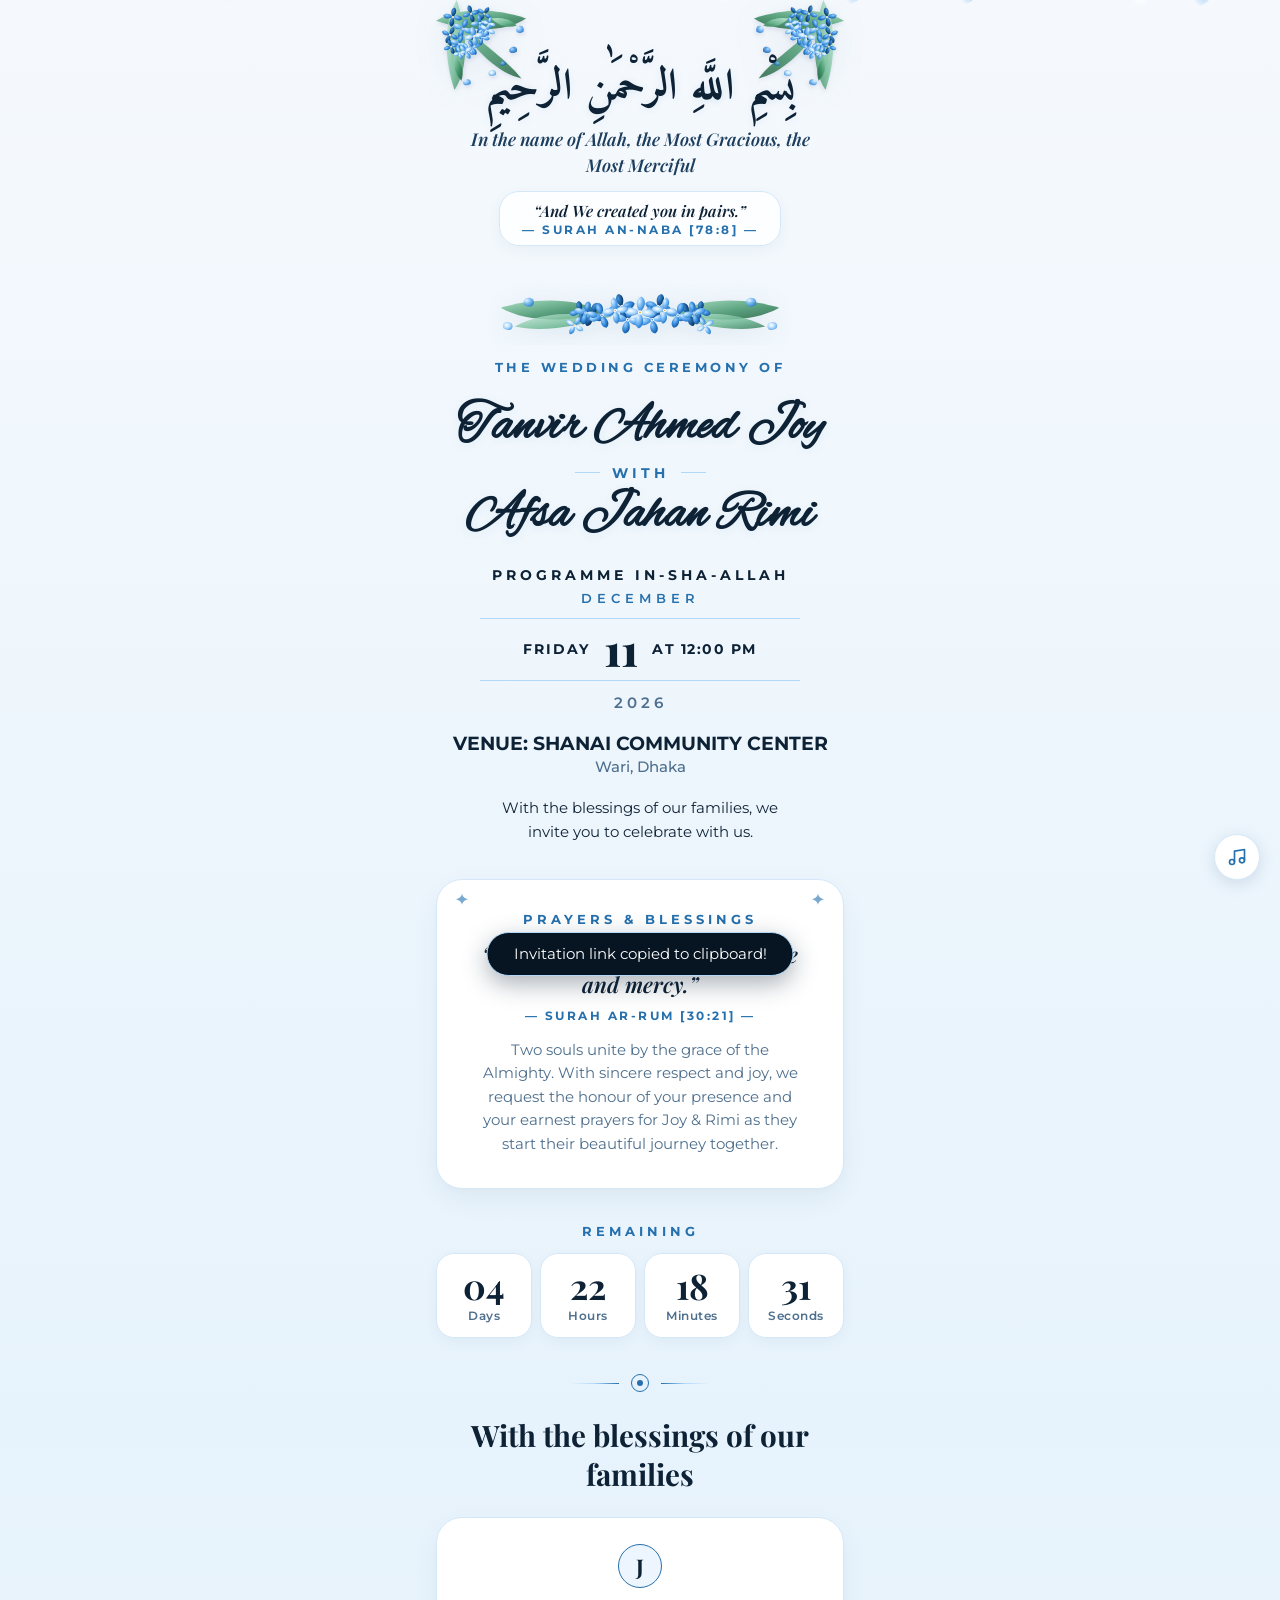
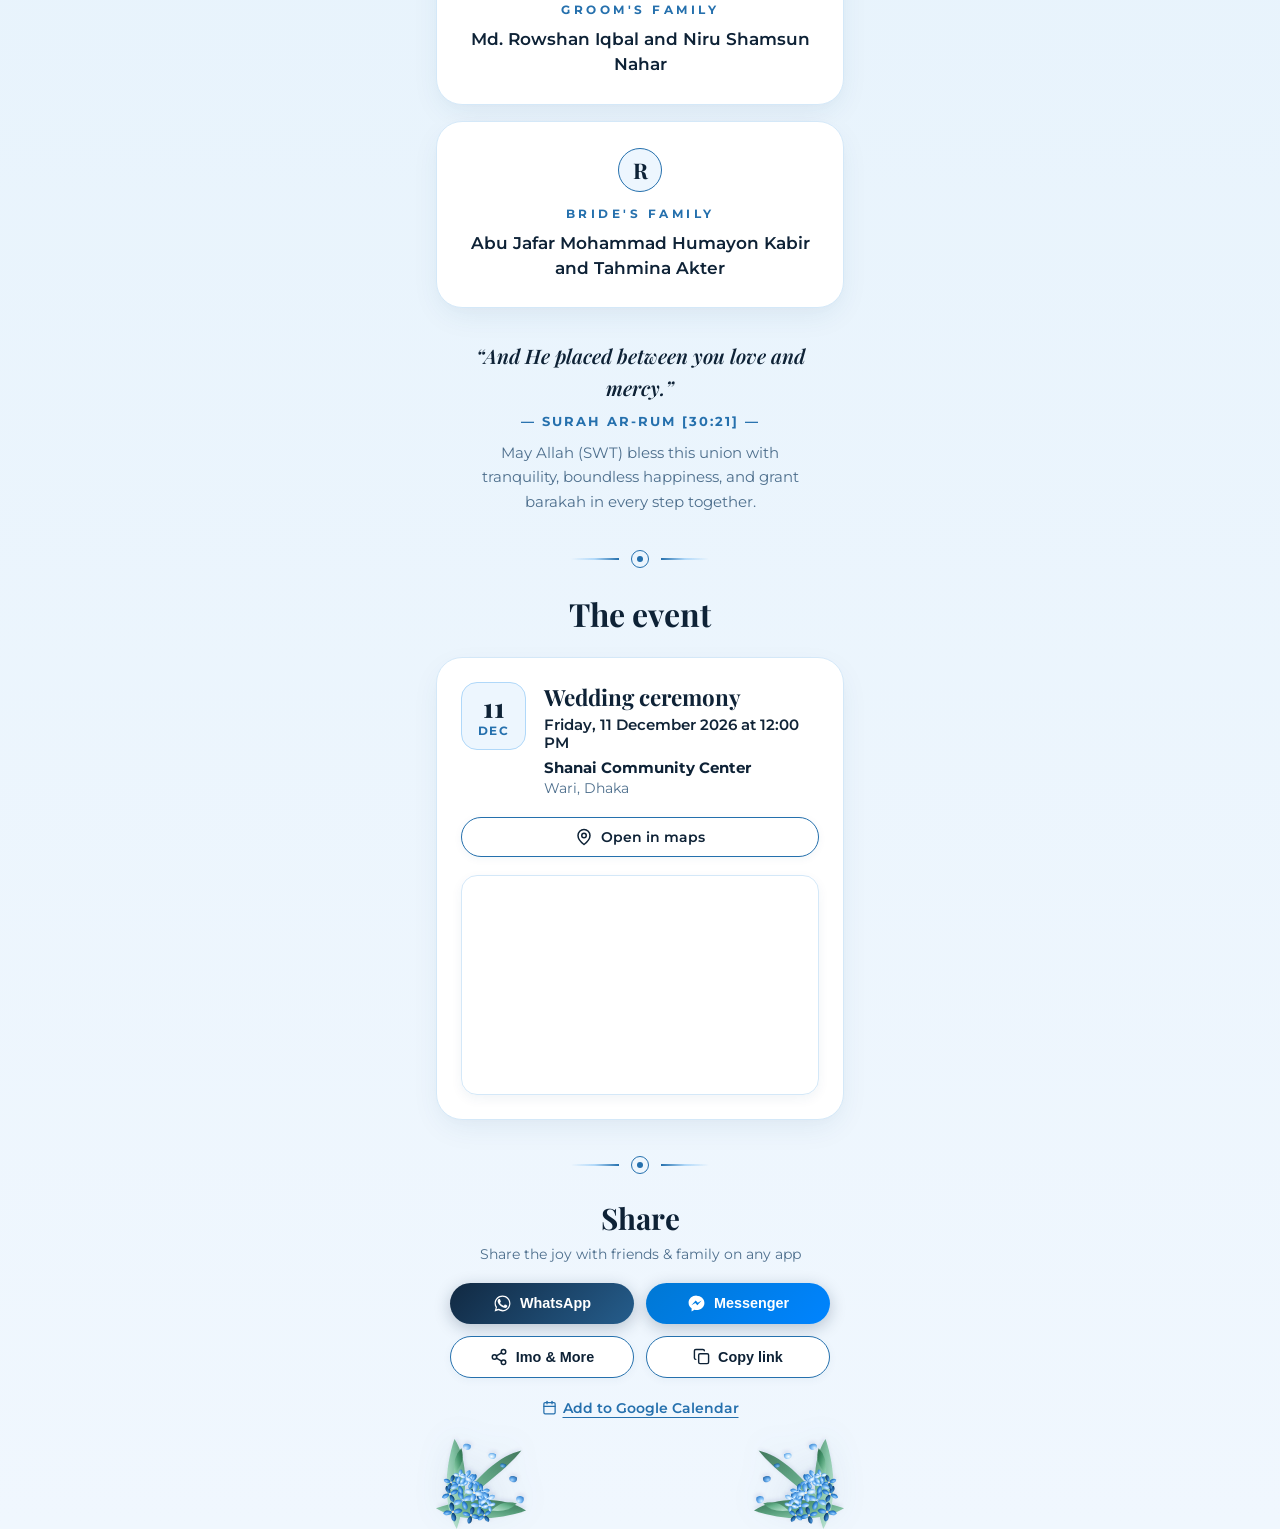
==== index.html @ 05dc56b0 "Wedding card invitation for Joy & Rimi" ====
<!DOCTYPE html>
<html lang="en">
<head>
  <meta charset="UTF-8">
  <meta name="viewport" content="width=device-width, initial-scale=1.0">
  <title>The Wedding of Joy & Rimi | 11 December 2026</title>
  
  <!-- Open Graph Meta Tags for WhatsApp, Facebook, iMessage previews -->
  <meta property="og:title" content="The Wedding of Joy & Rimi">
  <meta property="og:description" content="We cordially invite you to celebrate the wedding ceremony of Tanvir Ahmed Joy & Afsa Jahan Rimi on Friday, 11 December 2026 at 12:00 PM at Shanai Community Center, Wari, Dhaka.">
  <meta property="og:type" content="website">
  
  <!-- Google Fonts: Amiri (Arabic), Alex Brush (Calligraphy), Playfair Display, Montserrat -->
  <link rel="preconnect" href="https://fonts.googleapis.com">
  <link rel="preconnect" href="https://fonts.gstatic.com" crossorigin>
  <link href="https://fonts.googleapis.com/css2?family=Alex+Brush&family=Amiri:ital,wght@0,400;0,700;1,400&family=Cormorant+Garamond:ital,wght@0,400;0,500;0,600;0,700;1,400;1,600&family=Montserrat:wght@300;400;500;600;700&family=Playfair+Display:ital,wght@0,400;0,600;0,700;1,400&family=Pinyon+Script&display=swap" rel="stylesheet">
  
  <!-- Custom Stylesheet -->
  <link rel="stylesheet" href="style.css">
</head>
<body>

  <!-- Floating Falling Baby Blue Hydrangea Petals Layer -->
  <div id="petals-container"></div>

  <!-- Main Mobile-First Wrapper -->
  <main class="invitation-wrapper">

    <!-- ==============================================
         CORNER FLOWERS: PURE 100% VECTOR HYDRANGEA BLOSSOMS
         (Clean Watercolor Vector: No Text, No Human Figures)
         ============================================== -->
    <!-- Top-Left Corner -->
    <img src="assets/corner-flower.svg" class="corner-flower corner-top-left" alt="Hydrangea Corner Top Left">
    
    <!-- Top-Right Corner -->
    <img src="assets/corner-flower.svg" class="corner-flower corner-top-right" alt="Hydrangea Corner Top Right">

    <!-- Bottom-Left Corner -->
    <img src="assets/corner-flower.svg" class="corner-flower corner-bottom-left" alt="Hydrangea Corner Bottom Left">

    <!-- Bottom-Right Corner -->
    <img src="assets/corner-flower.svg" class="corner-flower corner-bottom-right" alt="Hydrangea Corner Bottom Right">


    <!-- ==============================================
         HEADER SECTION: BISMILLAH & SURAH AN-NABA AT TOP
         ============================================== -->
    <header style="text-align: center; position: relative; z-index: 2;">
      
      <!-- SACRED BLESSINGS: BISMILLAH SHOBAR UPORE -->
      <div class="sacred-header-block">
        
        <!-- 1. Arabic Bismillah: At the very top -->
        <h1 class="arabic-bismillah">
          بِسْمِ اللَّهِ الرَّحْمَٰنِ الرَّحِيمِ
        </h1>

        <!-- 2. English Translation right under Bismillah -->
        <p class="bismillah-translation">
          In the name of Allah, the Most Gracious, the Most Merciful
        </p>

        <!-- 3. Quranic Verse: Surah An-Naba Explicitly Mentioned -->
        <div class="sacred-verse-box">
          <p class="sacred-verse-text">
            &ldquo;And We created you in pairs.&rdquo;
          </p>
          <p class="sacred-verse-surah">
            — SURAH AN-NABA [78:8] —
          </p>
        </div>

      </div>

      <!-- Symmetrical Baby Blue Watercolor Hydrangea Garland -->
      <div class="top-floral-bouquet">
        <img src="assets/center-garland.svg" alt="Hydrangea Floral Garland" style="width: 100%; height: auto; max-height: 65px; display: block; margin: 0 auto;">
      </div>

      <!-- Wedding Ceremony Tag -->
      <p class="wedding-ceremony-tag">
        THE WEDDING CEREMONY OF
      </p>

      <!-- ==============================================
           COUPLE NAMES: NO CIRCLE, PURE SCRIPT (FROM YOUR PIC)
           ============================================== -->
      <div class="couple-names-section">
        <!-- Groom Name in Flowing Script Calligraphy -->
        <div class="couple-name-title">
          Tanvir Ahmed Joy
        </div>
        
        <!-- Elegant "WITH" Badge (Matching Bilal Naveed WITH Asma Zahid) -->
        <div>
          <span class="couple-with-tag">WITH</span>
        </div>
        
        <!-- Bride Name in Flowing Script Calligraphy -->
        <div class="couple-name-title">
          Afsa Jahan Rimi
        </div>
      </div>

      <!-- ==============================================
           PROGRAMME IN-SHA-ALLAH & DATE (FROM YOUR PIC)
           ============================================== -->
      <div class="hero-date-section" style="margin-top: 16px;">
        <p style="font-size: 0.88rem; letter-spacing: 4px; color: var(--primary-navy); font-weight: 700; text-transform: uppercase;">
          PROGRAMME IN-SHA-ALLAH
        </p>

        <p style="font-size: 0.82rem; letter-spacing: 5px; color: var(--accent-blue); font-weight: 600; text-transform: uppercase; margin-top: 6px;">
          DECEMBER
        </p>

        <!-- Double Strip for Date: MONDAY 24 AT 1:30 PM style -->
        <div class="date-double-strip">
          <span style="font-size: 0.88rem; letter-spacing: 2px; color: var(--primary-navy); font-weight: 700;">FRIDAY</span>
          <span style="font-family: 'Playfair Display', Georgia, serif; font-size: 2.8rem; line-height: 1; color: var(--primary-navy); font-weight: 800;">11</span>
          <span style="font-size: 0.88rem; letter-spacing: 1.5px; color: var(--primary-navy); font-weight: 700;">AT 12:00 PM</span>
        </div>

        <p style="font-size: 0.95rem; letter-spacing: 4px; color: var(--text-muted); font-weight: 600; margin-bottom: 20px;">
          2026
        </p>

        <!-- Venue Headline -->
        <h3 style="font-size: 1.18rem; font-weight: 700; color: var(--primary-navy); margin-bottom: 3px;">
          VENUE: SHANAI COMMUNITY CENTER
        </h3>
        <p style="font-size: 0.92rem; color: var(--text-muted); font-weight: 500; margin-bottom: 20px;">
          Wari, Dhaka
        </p>

        <!-- Welcome Sentence -->
        <p style="font-size: 0.95rem; color: var(--text-main); font-weight: 400; line-height: 1.6; max-width: 320px; margin: 0 auto;">
          With the blessings of our families, we invite you to celebrate with us.
        </p>
      </div>

    </header>


    <!-- ==============================================
         PRAYERS & BLESSINGS SECTION
         ============================================== -->
    <section style="margin-top: 35px; position: relative; z-index: 2;">
      
      <!-- Blessing Card with Corner Accents -->
      <div class="wedding-card" style="text-align: center; padding: 32px 24px;">
        
        <!-- Corner Floral Mini Icons -->
        <div style="position: absolute; top: 12px; left: 14px; opacity: 0.6;">
          <svg width="22" height="22" viewBox="0 0 24 24" fill="var(--accent-blue)">
            <path d="M12 2C13 6 15 7 19 8C15 9 13 10 12 14C11 10 9 9 5 8C9 7 11 6 12 2Z"/>
          </svg>
        </div>
        <div style="position: absolute; top: 12px; right: 14px; opacity: 0.6;">
          <svg width="22" height="22" viewBox="0 0 24 24" fill="var(--accent-blue)">
            <path d="M12 2C13 6 15 7 19 8C15 9 13 10 12 14C11 10 9 9 5 8C9 7 11 6 12 2Z"/>
          </svg>
        </div>

        <p style="font-size: 0.8rem; letter-spacing: 4px; color: var(--accent-blue); font-weight: 700; text-transform: uppercase; margin-bottom: 12px;">
          PRAYERS & BLESSINGS
        </p>

        <h2 class="font-serif-title" style="font-size: 1.35rem; font-style: italic; font-weight: 600; color: var(--primary-navy); line-height: 1.4; margin-bottom: 8px;">
          &ldquo;And He placed between you love and mercy.&rdquo;
        </h2>
        <p style="font-size: 0.76rem; letter-spacing: 2.5px; font-weight: 700; color: var(--accent-blue); text-transform: uppercase; margin-bottom: 16px;">
          — SURAH AR-RUM [30:21] —
        </p>

        <p style="font-size: 0.92rem; color: var(--text-muted); line-height: 1.6; max-width: 320px; margin: 0 auto;">
          Two souls unite by the grace of the Almighty. With sincere respect and joy, we request the honour of your presence and your earnest prayers for Joy & Rimi as they start their beautiful journey together.
        </p>
      </div>

      <!-- COUNTDOWN TIMER SECTION -->
      <div style="text-align: center; margin-top: 35px;">
        <p style="font-size: 0.8rem; letter-spacing: 4px; color: var(--accent-blue); font-weight: 700; text-transform: uppercase; margin-bottom: 12px;">
          REMAINING
        </p>

        <!-- 4 Grid Boxes -->
        <div class="countdown-grid">
          <div class="countdown-box">
            <div id="days" class="countdown-number">00</div>
            <div class="countdown-label">Days</div>
          </div>
          <div class="countdown-box">
            <div id="hours" class="countdown-number">00</div>
            <div class="countdown-label">Hours</div>
          </div>
          <div class="countdown-box">
            <div id="minutes" class="countdown-number">00</div>
            <div class="countdown-label">Minutes</div>
          </div>
          <div class="countdown-box">
            <div id="seconds" class="countdown-number">00</div>
            <div class="countdown-label">Seconds</div>
          </div>
        </div>
      </div>

    </section>


    <!-- ==============================================
         DIVIDER
         ============================================== -->
    <div class="ornament-divider">
      <div class="line"></div>
      <div class="circle"></div>
      <div class="line right"></div>
    </div>


    <!-- ==============================================
         FAMILY BLESSINGS SECTION
         ============================================== -->
    <section style="position: relative; z-index: 2;">
      
      <div style="text-align: center; margin-bottom: 24px;">
        <h2 class="font-serif-title" style="font-size: 1.85rem; color: var(--primary-navy); font-weight: 700; line-height: 1.3;">
          With the blessings of our<br>families
        </h2>
      </div>

      <div style="display: flex; flex-direction: column; gap: 16px;">
        
        <!-- GROOM'S FAMILY CARD -->
        <div class="wedding-card" style="text-align: center; padding: 26px 20px;">
          <!-- Badge Circle with Groom's Initial (J for Joy) -->
          <div style="width: 44px; height: 44px; border: 1.5px solid var(--accent-blue); border-radius: 50%; display: flex; align-items: center; justify-content: center; margin: 0 auto 14px auto; background: var(--accent-blue-pale);">
            <span class="font-serif-title" style="font-size: 1.35rem; color: var(--primary-navy); font-weight: 700;">J</span>
          </div>

          <p style="font-size: 0.78rem; letter-spacing: 3.5px; color: var(--accent-blue); font-weight: 700; text-transform: uppercase; margin-bottom: 10px;">
            GROOM'S FAMILY
          </p>

          <p style="font-size: 1.05rem; color: var(--primary-navy); font-weight: 600; line-height: 1.5;">
             Md. Rowshan Iqbal and Niru Shamsun Nahar
          </p>
        </div>

        <!-- BRIDE'S FAMILY CARD -->
        <div class="wedding-card" style="text-align: center; padding: 26px 20px;">
          <!-- Badge Circle with Bride's Initial (R for Rimi) -->
          <div style="width: 44px; height: 44px; border: 1.5px solid var(--accent-blue); border-radius: 50%; display: flex; align-items: center; justify-content: center; margin: 0 auto 14px auto; background: var(--accent-blue-pale);">
            <span class="font-serif-title" style="font-size: 1.35rem; color: var(--primary-navy); font-weight: 700;">R</span>
          </div>

          <p style="font-size: 0.78rem; letter-spacing: 3.5px; color: var(--accent-blue); font-weight: 700; text-transform: uppercase; margin-bottom: 10px;">
            BRIDE'S FAMILY
          </p>

          <p style="font-size: 1.05rem; color: var(--primary-navy); font-weight: 600; line-height: 1.5;">
            Abu Jafar Mohammad Humayon Kabir and Tahmina Akter
          </p>
        </div>

      </div>

      <!-- Islamic Quranic Verse & Couple's Blessing Quote -->
      <div style="text-align: center; margin-top: 32px; padding: 0 10px;">
        <p class="font-serif-title" style="font-size: 1.25rem; font-style: italic; color: var(--primary-navy); line-height: 1.6; margin-bottom: 10px; font-weight: 600;">
          &ldquo;And He placed between you love and mercy.&rdquo;
        </p>
        <p style="font-size: 0.8rem; letter-spacing: 2px; color: var(--accent-blue); font-weight: 700; text-transform: uppercase; margin-bottom: 12px;">
          — Surah Ar-Rum [30:21] —
        </p>
        <p style="font-size: 0.95rem; color: var(--text-muted); font-weight: 400; line-height: 1.6; max-width: 330px; margin: 0 auto;">
          May Allah (SWT) bless this union with tranquility, boundless happiness, and grant barakah in every step together.
        </p>
      </div>

    </section>


    <!-- ==============================================
         DIVIDER
         ============================================== -->
    <div class="ornament-divider">
      <div class="line"></div>
      <div class="circle"></div>
      <div class="line right"></div>
    </div>


    <!-- ==============================================
         THE EVENT SECTION
         ============================================== -->
    <section style="position: relative; z-index: 2;">
      
      <div style="text-align: center; margin-bottom: 22px;">
        <h2 class="font-serif-title" style="font-size: 2rem; color: var(--primary-navy); font-weight: 700;">
          The event
        </h2>
      </div>

      <!-- Event Details Card -->
      <div class="wedding-card" style="padding: 24px;">
        
        <!-- Header Row with Date Badge & Title -->
        <div style="display: flex; gap: 18px; align-items: flex-start; margin-bottom: 20px;">
          
          <!-- Date Badge with Clean Normal 11 -->
          <div style="min-width: 65px; height: 68px; border: 1.5px solid var(--accent-blue-light); border-radius: 16px; display: flex; flex-direction: column; align-items: center; justify-content: center; background: var(--accent-blue-pale);">
            <span style="font-family: 'Playfair Display', Georgia, serif; font-size: 1.7rem; font-weight: 800; color: var(--primary-navy); line-height: 1;">11</span>
            <span style="font-size: 0.72rem; letter-spacing: 1.5px; color: var(--accent-blue); font-weight: 700; margin-top: 3px;">DEC</span>
          </div>

          <!-- Event Title & Info -->
          <div>
            <h3 class="font-serif-title" style="font-size: 1.4rem; font-weight: 700; color: var(--primary-navy); margin-bottom: 4px;">
              Wedding ceremony
            </h3>
            <p style="font-size: 0.92rem; color: var(--text-main); font-weight: 600; margin-bottom: 6px;">
              Friday, 11 December 2026 at 12:00 PM
            </p>
            <p style="font-size: 0.95rem; color: var(--primary-navy); font-weight: 700; margin-bottom: 2px;">
              Shanai Community Center
            </p>
            <p style="font-size: 0.88rem; color: var(--text-muted);">
              Wari, Dhaka
            </p>
          </div>

        </div>

        <!-- Open in Maps Button -->
        <div style="text-align: center; margin-bottom: 18px;">
          <a href="https://maps.google.com/?q=Shanai+Community+Center,+Wari,+Dhaka" target="_blank" rel="noopener noreferrer" class="btn-outline" style="width: 100%; border-radius: 50px; padding: 10px 20px; font-size: 0.9rem;">
            <svg width="18" height="18" viewBox="0 0 24 24" fill="none" stroke="currentColor" stroke-width="2" stroke-linecap="round" stroke-linejoin="round">
              <path d="M20 10c0 6-8 12-8 12s-8-6-8-12a8 8 0 0 1 16 0Z"/>
              <circle cx="12" cy="10" r="3"/>
            </svg>
            Open in maps
          </a>
        </div>

        <!-- Google Map Interactive Embed -->
        <div style="border-radius: 16px; overflow: hidden; height: 220px; border: 1px solid var(--card-border); position: relative; box-shadow: 0 4px 12px rgba(25, 75, 120, 0.06);">
          <iframe 
            src="https://maps.google.com/maps?q=Shanai%20Community%20Center,%20Wari,%20Dhaka&t=&z=15&ie=UTF8&iwloc=&output=embed" 
            width="100%" 
            height="100%" 
            style="border:0;" 
            allowfullscreen="" 
            loading="lazy" 
            referrerpolicy="no-referrer-when-downgrade">
          </iframe>
        </div>

      </div>

    </section>


    <!-- ==============================================
         DIVIDER
         ============================================== -->
    <div class="ornament-divider">
      <div class="line"></div>
      <div class="circle"></div>
      <div class="line right"></div>
    </div>


    <!-- ==============================================
         SHARE SECTION (Multi-App Support)
         ============================================== -->
    <section style="text-align: center; position: relative; z-index: 2;">
      
      <h2 class="font-serif-title" style="font-size: 1.85rem; color: var(--primary-navy); font-weight: 700; margin-bottom: 8px;">
        Share
      </h2>
      <p style="font-size: 0.88rem; color: var(--text-muted); margin-bottom: 20px;">
        Share the joy with friends & family on any app
      </p>

      <!-- Share Action Buttons Grid -->
      <div style="display: grid; grid-template-columns: 1fr 1fr; gap: 12px; max-width: 380px; margin: 0 auto;">
        
        <!-- WhatsApp Button -->
        <button id="btn-whatsapp" class="btn-primary" style="padding: 11px 16px; font-size: 0.9rem;">
          <svg width="19" height="19" viewBox="0 0 24 24" fill="currentColor">
            <path d="M17.472 14.382c-.301-.15-1.78-.878-2.056-.979-.276-.1-.477-.15-.678.15-.201.301-.779.979-.955 1.18-.176.2-.352.226-.653.075-.301-.15-1.272-.469-2.423-1.496-.895-.798-1.5-1.784-1.676-2.085-.176-.301-.019-.464.132-.614.136-.135.301-.351.452-.527.15-.176.201-.301.301-.502.1-.201.05-.377-.025-.527-.075-.15-.678-1.633-.929-2.235-.245-.586-.494-.506-.678-.515-.176-.008-.377-.01-.578-.01s-.527.075-.803.377c-.276.301-1.054 1.03-1.054 2.511s1.079 2.912 1.23 3.113c.15.201 2.124 3.244 5.145 4.549.718.311 1.279.497 1.716.636.722.23 1.378.197 1.898.12.579-.087 1.78-.728 2.03-1.43.251-.702.251-1.303.176-1.43-.075-.127-.276-.202-.577-.353z"/>
            <path d="M12 2C6.477 2 2 6.477 2 12c0 1.905.534 3.684 1.46 5.203L2 22l4.945-1.419C8.423 21.497 10.155 22 12 22c5.523 0 10-4.477 10-10S17.523 2 12 2zm0 18c-1.65 0-3.18-.485-4.469-1.318l-.32-.206-2.92.838.852-2.836-.226-.339C4.047 14.858 3.5 13.487 3.5 12c0-4.687 3.813-8.5 8.5-8.5s8.5 3.813 8.5 8.5-3.813 8.5-8.5 8.5z"/>
          </svg>
          WhatsApp
        </button>

        <!-- Messenger / Facebook Button -->
        <button id="btn-messenger" class="btn-primary" style="padding: 11px 16px; font-size: 0.9rem; background: linear-gradient(135deg, #0078d4, #0084ff);">
          <svg width="19" height="19" viewBox="0 0 24 24" fill="currentColor">
            <path d="M12 2C6.48 2 2 6.03 2 11c0 2.87 1.48 5.43 3.79 7.08V22l3.66-2.01c.82.23 1.69.35 2.55.35 5.52 0 10-4.03 10-9s-4.48-9-10-9zm1.06 12.13l-2.54-2.71-4.96 2.71 5.46-5.8 2.58 2.71 4.92-2.71-5.46 5.8z"/>
          </svg>
          Messenger
        </button>

        <!-- Imo & All Apps (Native Share Sheet) -->
        <button id="btn-share-all" class="btn-outline" style="padding: 11px 16px; font-size: 0.9rem;">
          <svg width="18" height="18" viewBox="0 0 24 24" fill="none" stroke="currentColor" stroke-width="2" stroke-linecap="round" stroke-linejoin="round">
            <circle cx="18" cy="5" r="3"></circle>
            <circle cx="6" cy="12" r="3"></circle>
            <circle cx="18" cy="19" r="3"></circle>
            <line x1="8.59" y1="13.51" x2="15.42" y2="17.49"></line>
            <line x1="15.41" y1="6.51" x2="8.59" y2="10.49"></line>
          </svg>
          Imo & More
        </button>

        <!-- Copy Link Button -->
        <button id="btn-copy" class="btn-outline" style="padding: 11px 16px; font-size: 0.9rem;">
          <svg width="17" height="17" viewBox="0 0 24 24" fill="none" stroke="currentColor" stroke-width="2" stroke-linecap="round" stroke-linejoin="round">
            <rect width="14" height="14" x="8" y="8" rx="2" ry="2"/>
            <path d="M4 16c-1.1 0-2-.9-2-2V4c0-1.1.9-2 2-2h10c1.1 0 2 .9 2 2"/>
          </svg>
          Copy link
        </button>

      </div>

      <!-- Add to Calendar option -->
      <div style="margin-top: 22px;">
        <a href="https://calendar.google.com/calendar/render?action=TEMPLATE&text=Wedding+Ceremony:+Joy+%26+Rimi&dates=20261211T060000Z/20261211T100000Z&details=The+Wedding+Ceremony+of+Joy+%26+Rimi+at+Shanai+Community+Center,+Wari,+Dhaka.&location=Shanai+Community+Center,+Wari,+Dhaka" target="_blank" rel="noopener noreferrer" style="font-size: 0.85rem; color: var(--accent-blue); text-decoration: underline; text-underline-offset: 4px; display: inline-flex; align-items: center; gap: 6px; font-weight: 600;">
          <svg width="15" height="15" viewBox="0 0 24 24" fill="none" stroke="currentColor" stroke-width="2" stroke-linecap="round" stroke-linejoin="round">
            <rect width="18" height="18" x="3" y="4" rx="2" ry="2"/>
            <line x1="16" x2="16" y1="2" y2="6"/>
            <line x1="8" x2="8" y1="2" y2="6"/>
            <line x1="3" x2="21" y1="10" y2="10"/>
          </svg>
          Add to Google Calendar
        </a>
      </div>

    </section>

    <!-- Footer spacing -->
    <div style="height: 30px;"></div>

  </main>

  <!-- Floating Gentle Background Music Button -->
  <button id="music-toggle" class="music-toggle" title="Play Wedding Melody">
    <svg width="20" height="20" viewBox="0 0 24 24" fill="none" stroke="currentColor" stroke-width="2" stroke-linecap="round" stroke-linejoin="round">
      <path d="M9 18V5l12-2v13"/>
      <circle cx="6" cy="18" r="3"/>
      <circle cx="18" cy="16" r="3"/>
    </svg>
  </button>

  <!-- Toast Popup -->
  <div id="toast">Invitation link copied to clipboard!</div>

  <script src="script.js"></script>
</body>
</html>
---- style.css ----
:root {
  /* =========================================================
     VIBRANT BABY BLUE & ROYAL NAVY THEME (Crystal Clear Edition)
     ========================================================= */
  --bg-gradient-start: #f5f9fd;
  --bg-gradient-mid: #e7f3fc;
  --bg-gradient-end: #f0f7fe;
  
  --card-bg: #ffffff;
  --card-border: #d4e8f8;
  --card-shadow: 0 10px 30px -4px rgba(25, 75, 120, 0.08), 0 4px 14px rgba(0, 0, 0, 0.02);

  /* High-Contrast Deep Midnight Navy */
  --primary-navy: #0e2236;
  --primary-navy-dark: #071522;
  --primary-navy-light: #1d3e5e;
  --primary-purple: #0e2236;          /* mapped for headings & titles */
  --primary-purple-dark: #071522;
  --primary-purple-light: #2b5680;
  --primary-purple-soft: rgba(43, 120, 184, 0.1);

  /* Vibrant Hydrangea Blues */
  --accent-blue: #2570ad;
  --accent-blue-mid: #4a9be4;
  --accent-blue-light: #b0d8f9;
  --accent-blue-pale: #edf6fe;
  
  /* Accent Mappings */
  --accent-gold: #2570ad;
  --accent-gold-light: #a8d5f8;
  --accent-gold-dark: #194f7d;
  --accent-leaf: #3e88c7;
  --accent-purple: #2570ad;

  /* Crisp Readable Text Colors */
  --text-main: #112437;               /* Deep navy, ultra clear */
  --text-muted: #4e6f8d;              /* Slate blue for subtitles */
  --text-light: #7a9cb9;

  /* Fresh Watercolor Floral Palette */
  --flower-deep: #1b62a1;
  --flower-vibrant: #3d92dd;
  --flower-sky: #7bbef8;
  --flower-pale: #cde6fd;
  --leaf-fresh: #42936a;
  --leaf-light: #80c49f;
}

* {
  box-sizing: border-box;
  margin: 0;
  padding: 0;
  -webkit-tap-highlight-color: transparent;
}

body {
  font-family: 'Montserrat', sans-serif;
  color: var(--text-main);
  background: linear-gradient(180deg, var(--bg-gradient-start) 0%, var(--bg-gradient-mid) 45%, var(--bg-gradient-end) 100%);
  min-height: 100vh;
  display: flex;
  justify-content: center;
  align-items: flex-start;
  position: relative;
  overflow-x: hidden;
}

/* Background floating petals container */
#petals-container {
  position: fixed;
  top: 0;
  left: 0;
  width: 100%;
  height: 100%;
  pointer-events: none;
  z-index: 1;
  overflow: hidden;
}

.petal {
  position: absolute;
  top: -20px;
  border-radius: 80% 0 80% 0;
  filter: blur(0.3px);
  animation: fallDown linear infinite, sway ease-in-out infinite alternate;
}

@keyframes fallDown {
  0% {
    top: -30px;
    opacity: 0;
  }
  15% {
    opacity: 0.95;
  }
  85% {
    opacity: 0.9;
  }
  100% {
    top: 105vh;
    opacity: 0;
  }
}

@keyframes sway {
  0% {
    transform: rotate(0deg) translateX(0px);
  }
  50% {
    transform: rotate(45deg) translateX(24px);
  }
  100% {
    transform: rotate(90deg) translateX(-24px);
  }
}

/* Main Container: Mobile view */
.invitation-wrapper {
  width: 100%;
  max-width: 440px;
  min-height: 100vh;
  background: transparent;
  position: relative;
  z-index: 2;
  padding: 0 16px 80px 16px;
  margin: 0 auto;
}

/* ==============================================
   PURE WATERCOLOR HYDRANGEA CORNER FLOWERS
   (Clean 100% Vector Art: No Text, No Human Figures)
   ============================================== */
.corner-flower {
  position: absolute;
  width: 120px;
  max-width: 28vw;
  pointer-events: none;
  z-index: 1;
  user-select: none;
  filter: drop-shadow(0 6px 16px rgba(25, 75, 120, 0.08));
}

.corner-top-left {
  top: 0;
  left: 16px;
}

.corner-top-right {
  top: 0;
  right: 16px;
  transform: scaleX(-1);
  transform-origin: center;
}

.corner-bottom-left {
  bottom: 0;
  left: 16px;
  transform: scaleY(-1);
  transform-origin: center;
}

.corner-bottom-right {
  bottom: 0;
  right: 16px;
  transform: scale(-1, -1);
  transform-origin: center;
}

/* ==============================================
   SACRED TOP HEADER (Bismillah & Surah An-Naba)
   ============================================== */
.sacred-header-block {
  text-align: center;
  padding: 58px 16px 14px 16px;
  position: relative;
  z-index: 2;
  margin: 0 auto;
}

.arabic-bismillah {
  font-family: 'Amiri', serif;
  font-size: clamp(2rem, 6.2vw, 2.7rem);
  font-weight: 700;
  color: var(--primary-navy);
  line-height: 1.4;
  margin: 0 auto 8px auto;
  text-align: center;
  text-shadow: 0 1px 8px rgba(37, 112, 173, 0.12);
  letter-spacing: 0.5px;
}

.bismillah-translation {
  font-family: 'Playfair Display', Georgia, serif;
  font-size: clamp(0.92rem, 3.2vw, 1.1rem);
  font-style: italic;
  font-weight: 600;
  color: var(--primary-navy-light);
  line-height: 1.45;
  margin: 0 auto 14px auto;
  text-align: center;
}

.sacred-verse-box {
  display: inline-flex;
  flex-direction: column;
  align-items: center;
  justify-content: center;
  background: rgba(255, 255, 255, 0.8);
  backdrop-filter: blur(8px);
  -webkit-backdrop-filter: blur(8px);
  border: 1px solid var(--card-border);
  border-radius: 20px;
  padding: 8px 22px;
  box-shadow: 0 4px 14px rgba(25, 75, 120, 0.05);
  margin: 0 auto;
}

.sacred-verse-text {
  font-family: 'Playfair Display', Georgia, serif;
  font-size: 0.98rem;
  font-style: italic;
  font-weight: 600;
  color: var(--primary-navy);
  margin-bottom: 2px;
}

.sacred-verse-surah {
  font-family: 'Montserrat', sans-serif;
  font-size: 0.72rem;
  letter-spacing: 2.5px;
  font-weight: 700;
  color: var(--accent-blue);
  text-transform: uppercase;
}

.top-floral-bouquet {
  margin: 20px auto 14px auto;
  max-width: 300px;
  height: 65px;
  display: flex;
  justify-content: center;
  align-items: center;
  position: relative;
  z-index: 2;
}

.wedding-ceremony-tag {
  font-size: 0.82rem;
  letter-spacing: 3.5px;
  color: var(--accent-blue);
  font-weight: 700;
  text-transform: uppercase;
  margin: 0 auto 10px auto;
  text-align: center;
}

/* Couple Names Section (No Circle, Pure Script Calligraphy from Image) */
.couple-names-section {
  margin: 24px auto 20px auto;
  text-align: center;
  position: relative;
  z-index: 2;
  padding: 0 10px;
}

.couple-name-title {
  font-family: 'Alex Brush', cursive;
  font-size: clamp(2.3rem, 7.2vw, 3.2rem);
  font-weight: 700;
  color: var(--primary-navy);
  line-height: 1.15;
  letter-spacing: 0.5px;
  text-shadow: 0 2px 10px rgba(37, 112, 173, 0.08);
}

.couple-with-tag {
  font-family: 'Montserrat', sans-serif;
  font-size: 0.85rem;
  font-weight: 700;
  letter-spacing: 4px;
  color: var(--accent-blue);
  margin: 6px 0;
  display: inline-flex;
  align-items: center;
  gap: 12px;
}

.couple-with-tag::before,
.couple-with-tag::after {
  content: '';
  width: 25px;
  height: 1px;
  background: var(--accent-blue-light);
  display: inline-block;
}

/* Double horizontal lines for date (from user image) */
.date-double-strip {
  border-top: 1.5px solid var(--accent-blue-light);
  border-bottom: 1.5px solid var(--accent-blue-light);
  padding: 8px 0;
  margin: 12px auto;
  max-width: 320px;
  display: flex;
  align-items: center;
  justify-content: center;
  gap: 14px;
}

/* Font helpers */
.font-serif-title {
  font-family: 'Playfair Display', 'Cormorant Garamond', Georgia, serif;
}

.font-script {
  font-family: 'Alex Brush', 'Pinyon Script', cursive;
}

.font-display {
  font-family: 'Playfair Display', Georgia, serif;
}

/* Section Divider */
.ornament-divider {
  display: flex;
  align-items: center;
  justify-content: center;
  gap: 12px;
  margin: 36px 0 24px 0;
  color: var(--accent-blue);
}

.ornament-divider .line {
  height: 1.5px;
  width: 48px;
  background: linear-gradient(90deg, transparent, var(--accent-blue-light), var(--accent-blue));
}

.ornament-divider .line.right {
  background: linear-gradient(90deg, var(--accent-blue), var(--accent-blue-light), transparent);
}

.ornament-divider .circle {
  width: 18px;
  height: 18px;
  border: 1.5px solid var(--accent-blue);
  border-radius: 50%;
  display: flex;
  align-items: center;
  justify-content: center;
}

.ornament-divider .circle::after {
  content: '';
  width: 6px;
  height: 6px;
  background-color: var(--accent-blue);
  border-radius: 50%;
}

/* Cards */
.wedding-card {
  background: var(--card-bg);
  border-radius: 26px;
  padding: 24px;
  border: 1px solid var(--card-border);
  box-shadow: var(--card-shadow);
  position: relative;
  z-index: 2;
  transition: transform 0.3s ease, box-shadow 0.3s ease;
}

/* Countdown boxes */
.countdown-grid {
  display: grid;
  grid-template-columns: repeat(4, 1fr);
  gap: 8px;
  margin-top: 14px;
}

.countdown-box {
  background: #ffffff;
  border-radius: 18px;
  padding: 14px 4px;
  text-align: center;
  border: 1.2px solid var(--card-border);
  box-shadow: 0 4px 14px rgba(25, 75, 120, 0.05);
}

.countdown-number {
  font-family: 'Playfair Display', Georgia, serif;
  font-size: 2.2rem;
  font-weight: 700;
  color: var(--primary-navy);
  line-height: 1.05;
}

.countdown-label {
  font-size: 0.72rem;
  color: var(--text-muted);
  font-weight: 600;
  margin-top: 4px;
  letter-spacing: 0.5px;
}

/* Action Buttons */
.btn-primary {
  background: linear-gradient(135deg, #112942 0%, #255d8c 100%);
  color: #ffffff;
  border: none;
  border-radius: 50px;
  padding: 12px 28px;
  font-weight: 600;
  font-size: 0.95rem;
  display: inline-flex;
  align-items: center;
  justify-content: center;
  gap: 8px;
  cursor: pointer;
  transition: all 0.25s ease;
  text-decoration: none;
  box-shadow: 0 4px 16px rgba(17, 41, 66, 0.25);
}

.btn-primary:hover {
  background: linear-gradient(135deg, #091a2b 0%, #1a4970 100%);
  transform: translateY(-2px);
  box-shadow: 0 6px 20px rgba(17, 41, 66, 0.35);
}

.btn-outline {
  background: #ffffff;
  color: var(--primary-navy);
  border: 1.5px solid var(--accent-blue);
  border-radius: 50px;
  padding: 12px 28px;
  font-weight: 600;
  font-size: 0.95rem;
  display: inline-flex;
  align-items: center;
  justify-content: center;
  gap: 8px;
  cursor: pointer;
  transition: all 0.25s ease;
  text-decoration: none;
  box-shadow: 0 2px 8px rgba(25, 75, 120, 0.05);
}

.btn-outline:hover {
  background: var(--accent-blue-pale);
  border-color: var(--accent-blue-mid);
  color: var(--primary-navy-dark);
  transform: translateY(-2px);
}

/* Toast Message */
#toast {
  position: fixed;
  bottom: 24px;
  left: 50%;
  transform: translateX(-50%) translateY(100px);
  background: var(--primary-navy-dark);
  color: #ffffff;
  border: 1px solid var(--accent-blue-light);
  padding: 12px 26px;
  border-radius: 30px;
  font-size: 0.92rem;
  box-shadow: 0 8px 25px rgba(14, 34, 54, 0.35);
  transition: transform 0.3s cubic-bezier(0.175, 0.885, 0.32, 1.275);
  z-index: 100;
  pointer-events: none;
}

#toast.show {
  transform: translateX(-50%) translateY(0);
}

/* Floating Music Player Toggle */
.music-toggle {
  position: fixed;
  bottom: 20px;
  right: 20px;
  width: 46px;
  height: 46px;
  border-radius: 50%;
  background: #ffffff;
  color: var(--accent-blue);
  border: 1.5px solid var(--card-border);
  box-shadow: 0 4px 16px rgba(25, 75, 120, 0.15);
  display: flex;
  align-items: center;
  justify-content: center;
  cursor: pointer;
  z-index: 50;
  transition: all 0.25s ease;
}

.music-toggle.playing {
  animation: pulseMusic 2s infinite;
  background: var(--accent-blue);
  color: #ffffff;
}

@keyframes pulseMusic {
  0% { transform: scale(1); box-shadow: 0 0 0 0 rgba(37, 112, 173, 0.4); }
  70% { transform: scale(1.05); box-shadow: 0 0 0 10px rgba(37, 112, 173, 0); }
  100% { transform: scale(1); box-shadow: 0 0 0 0 rgba(37, 112, 173, 0); }
}
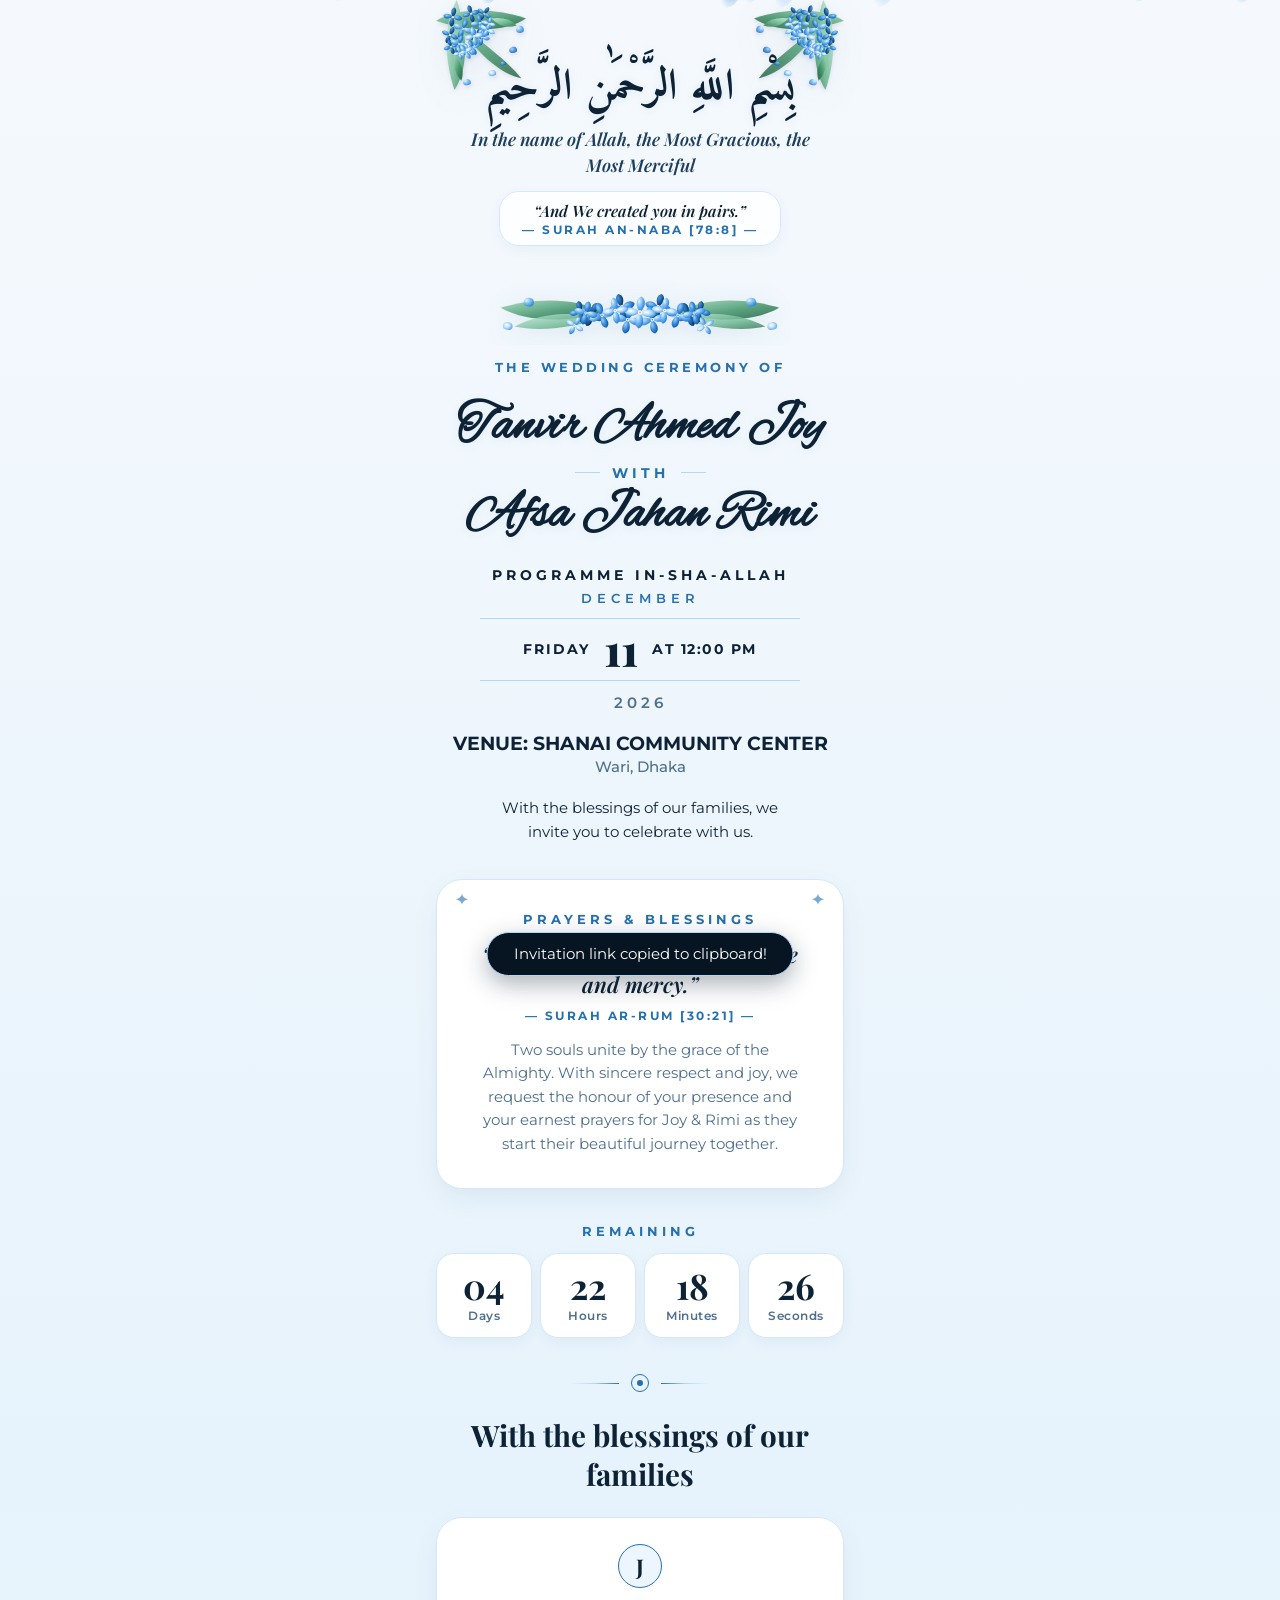
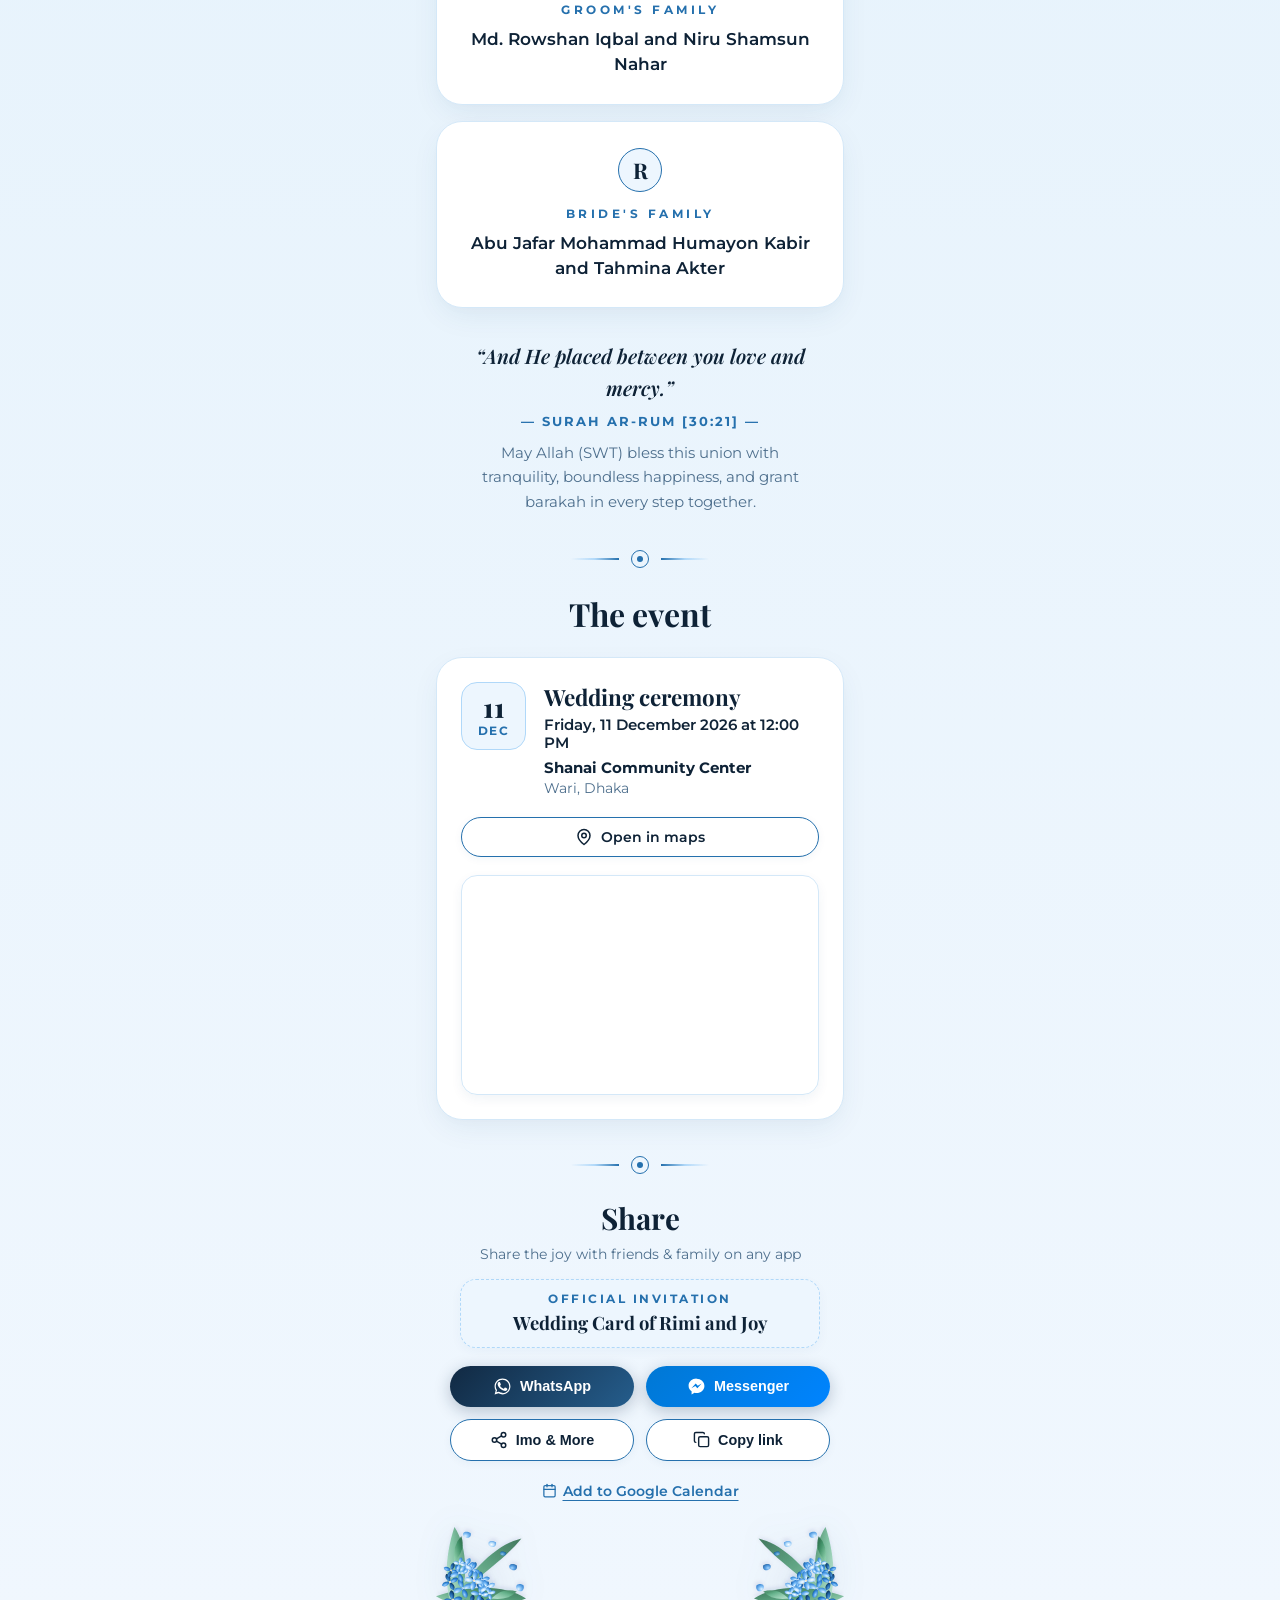
==== commit d6ed1747: "Remove sound option and brand as Wedding Card of Rimi and Joy" ====
--- a/index.html
+++ b/index.html
@@ -3,12 +3,15 @@
 <head>
   <meta charset="UTF-8">
   <meta name="viewport" content="width=device-width, initial-scale=1.0">
-  <title>The Wedding of Joy & Rimi | 11 December 2026</title>
+  <title>Wedding Card of Rimi and Joy | 11 December 2026</title>
   
   <!-- Open Graph Meta Tags for WhatsApp, Facebook, iMessage previews -->
-  <meta property="og:title" content="The Wedding of Joy & Rimi">
-  <meta property="og:description" content="We cordially invite you to celebrate the wedding ceremony of Tanvir Ahmed Joy & Afsa Jahan Rimi on Friday, 11 December 2026 at 12:00 PM at Shanai Community Center, Wari, Dhaka.">
+  <meta property="og:title" content="Wedding Card of Rimi and Joy">
+  <meta property="og:site_name" content="Wedding Card of Rimi and Joy">
+  <meta property="og:description" content="Wedding Card of Rimi and Joy • You are cordially invited to celebrate the wedding ceremony of Joy & Rimi on Friday, 11 December 2026 at Shanai Community Center, Wari, Dhaka.">
   <meta property="og:type" content="website">
+  <meta name="twitter:title" content="Wedding Card of Rimi and Joy">
+  <meta name="twitter:description" content="Wedding Card of Rimi and Joy • Friday, 11 December 2026 at Shanai Community Center, Wari, Dhaka.">
   
   <!-- Google Fonts: Amiri (Arabic), Alex Brush (Calligraphy), Playfair Display, Montserrat -->
   <link rel="preconnect" href="https://fonts.googleapis.com">
@@ -380,9 +383,15 @@
       <h2 class="font-serif-title" style="font-size: 1.85rem; color: var(--primary-navy); font-weight: 700; margin-bottom: 8px;">
         Share
       </h2>
-      <p style="font-size: 0.88rem; color: var(--text-muted); margin-bottom: 20px;">
+      <p style="font-size: 0.88rem; color: var(--text-muted); margin-bottom: 16px;">
         Share the joy with friends & family on any app
       </p>
+
+      <!-- Wedding Card Official Title Badge (Masks raw onrender URL) -->
+      <div class="wedding-card-badge-box">
+        <span class="wedding-card-badge-label">OFFICIAL INVITATION</span>
+        <div class="wedding-card-badge-name">Wedding Card of Rimi and Joy</div>
+      </div>
 
       <!-- Share Action Buttons Grid -->
       <div style="display: grid; grid-template-columns: 1fr 1fr; gap: 12px; max-width: 380px; margin: 0 auto;">
@@ -443,18 +452,9 @@
     </section>
 
     <!-- Footer spacing -->
-    <div style="height: 30px;"></div>
+    <div style="height: 35px;"></div>
 
   </main>
-
-  <!-- Floating Gentle Background Music Button -->
-  <button id="music-toggle" class="music-toggle" title="Play Wedding Melody">
-    <svg width="20" height="20" viewBox="0 0 24 24" fill="none" stroke="currentColor" stroke-width="2" stroke-linecap="round" stroke-linejoin="round">
-      <path d="M9 18V5l12-2v13"/>
-      <circle cx="6" cy="18" r="3"/>
-      <circle cx="18" cy="16" r="3"/>
-    </svg>
-  </button>
 
   <!-- Toast Popup -->
   <div id="toast">Invitation link copied to clipboard!</div>
--- a/style.css
+++ b/style.css
@@ -475,34 +475,30 @@
   transform: translateX(-50%) translateY(0);
 }
 
-/* Floating Music Player Toggle */
-.music-toggle {
-  position: fixed;
-  bottom: 20px;
-  right: 20px;
-  width: 46px;
-  height: 46px;
-  border-radius: 50%;
-  background: #ffffff;
+/* Official Wedding Card Link Badge Box */
+.wedding-card-badge-box {
+  background: var(--accent-blue-pale);
+  border: 1.5px dashed var(--accent-blue-light);
+  border-radius: 16px;
+  padding: 12px 18px;
+  max-width: 360px;
+  margin: 0 auto 18px auto;
+  text-align: center;
+  box-shadow: 0 4px 12px rgba(25, 75, 120, 0.04);
+}
+
+.wedding-card-badge-label {
+  font-size: 0.72rem;
+  letter-spacing: 2.5px;
   color: var(--accent-blue);
-  border: 1.5px solid var(--card-border);
-  box-shadow: 0 4px 16px rgba(25, 75, 120, 0.15);
-  display: flex;
-  align-items: center;
-  justify-content: center;
-  cursor: pointer;
-  z-index: 50;
-  transition: all 0.25s ease;
-}
-
-.music-toggle.playing {
-  animation: pulseMusic 2s infinite;
-  background: var(--accent-blue);
-  color: #ffffff;
-}
-
-@keyframes pulseMusic {
-  0% { transform: scale(1); box-shadow: 0 0 0 0 rgba(37, 112, 173, 0.4); }
-  70% { transform: scale(1.05); box-shadow: 0 0 0 10px rgba(37, 112, 173, 0); }
-  100% { transform: scale(1); box-shadow: 0 0 0 0 rgba(37, 112, 173, 0); }
-}
+  font-weight: 700;
+  display: block;
+  margin-bottom: 4px;
+}
+
+.wedding-card-badge-name {
+  font-family: 'Playfair Display', Georgia, serif;
+  font-size: 1.15rem;
+  font-weight: 700;
+  color: var(--primary-navy);
+}
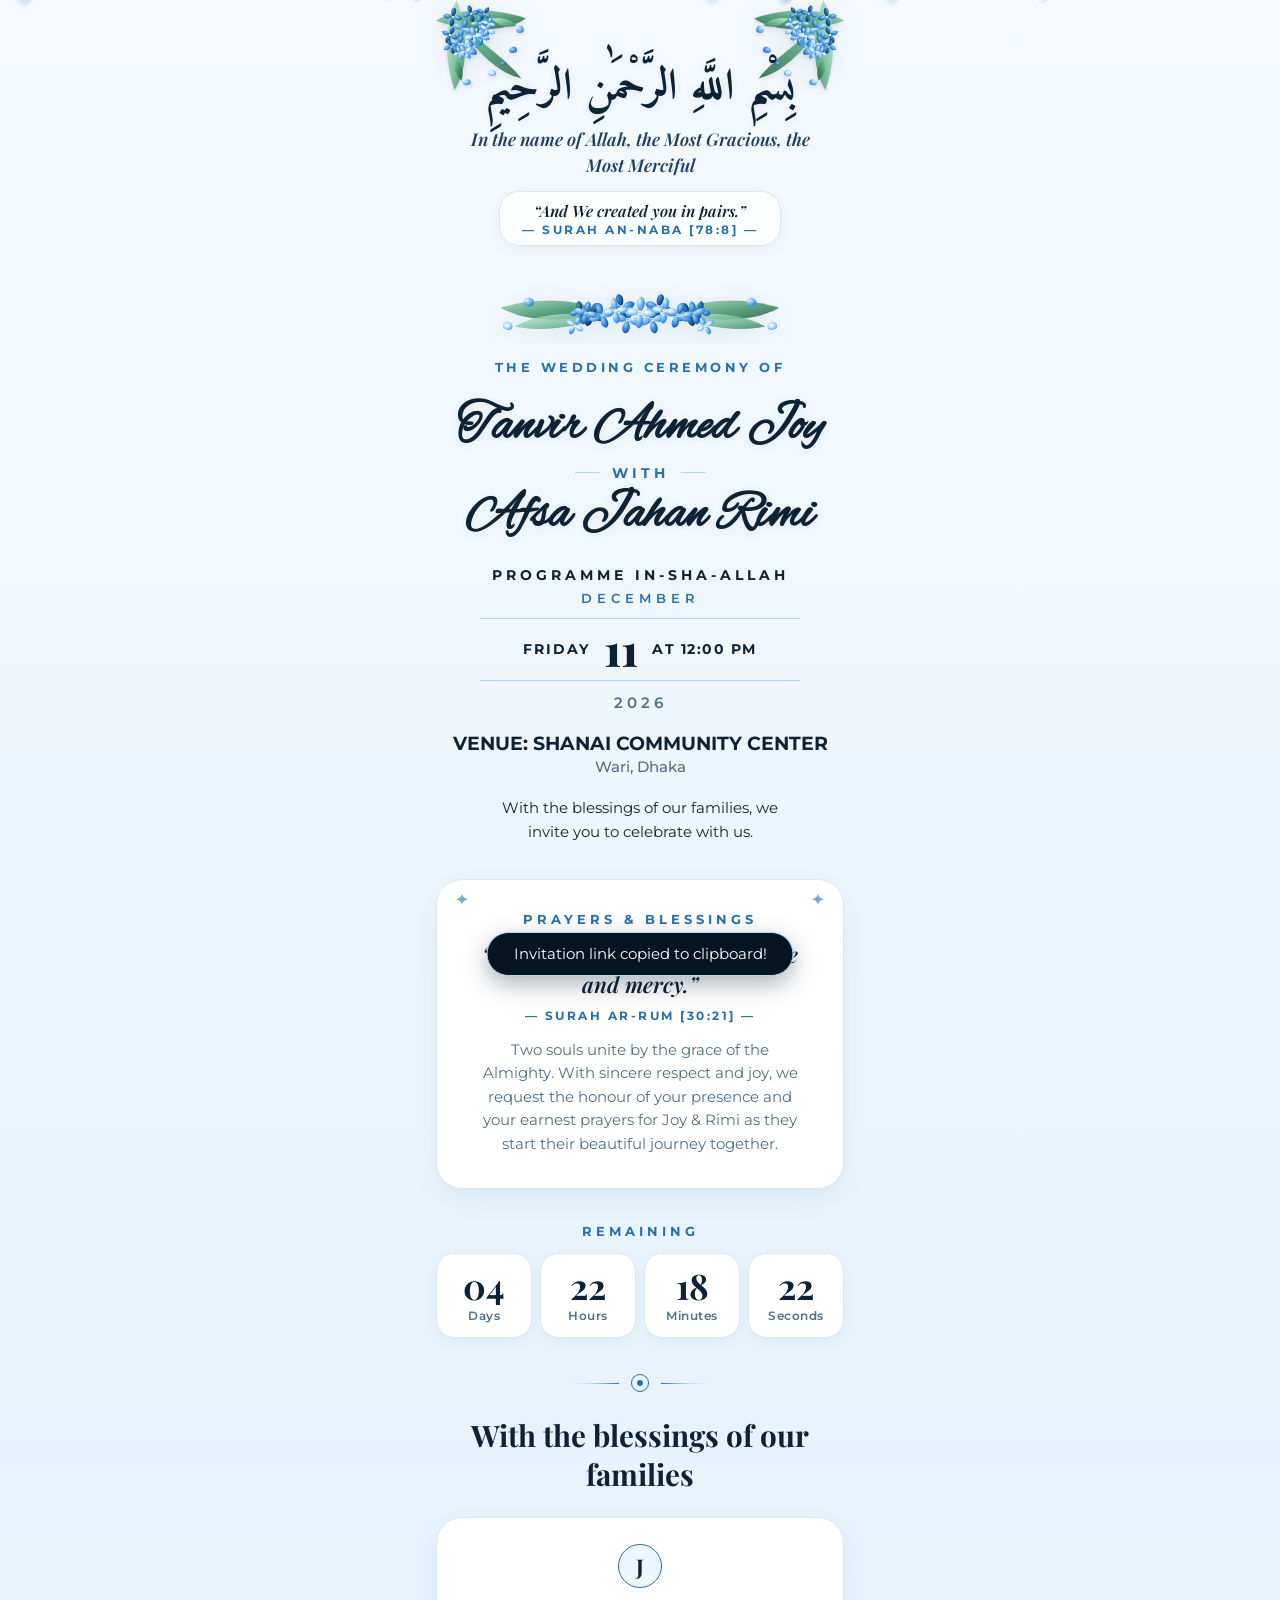
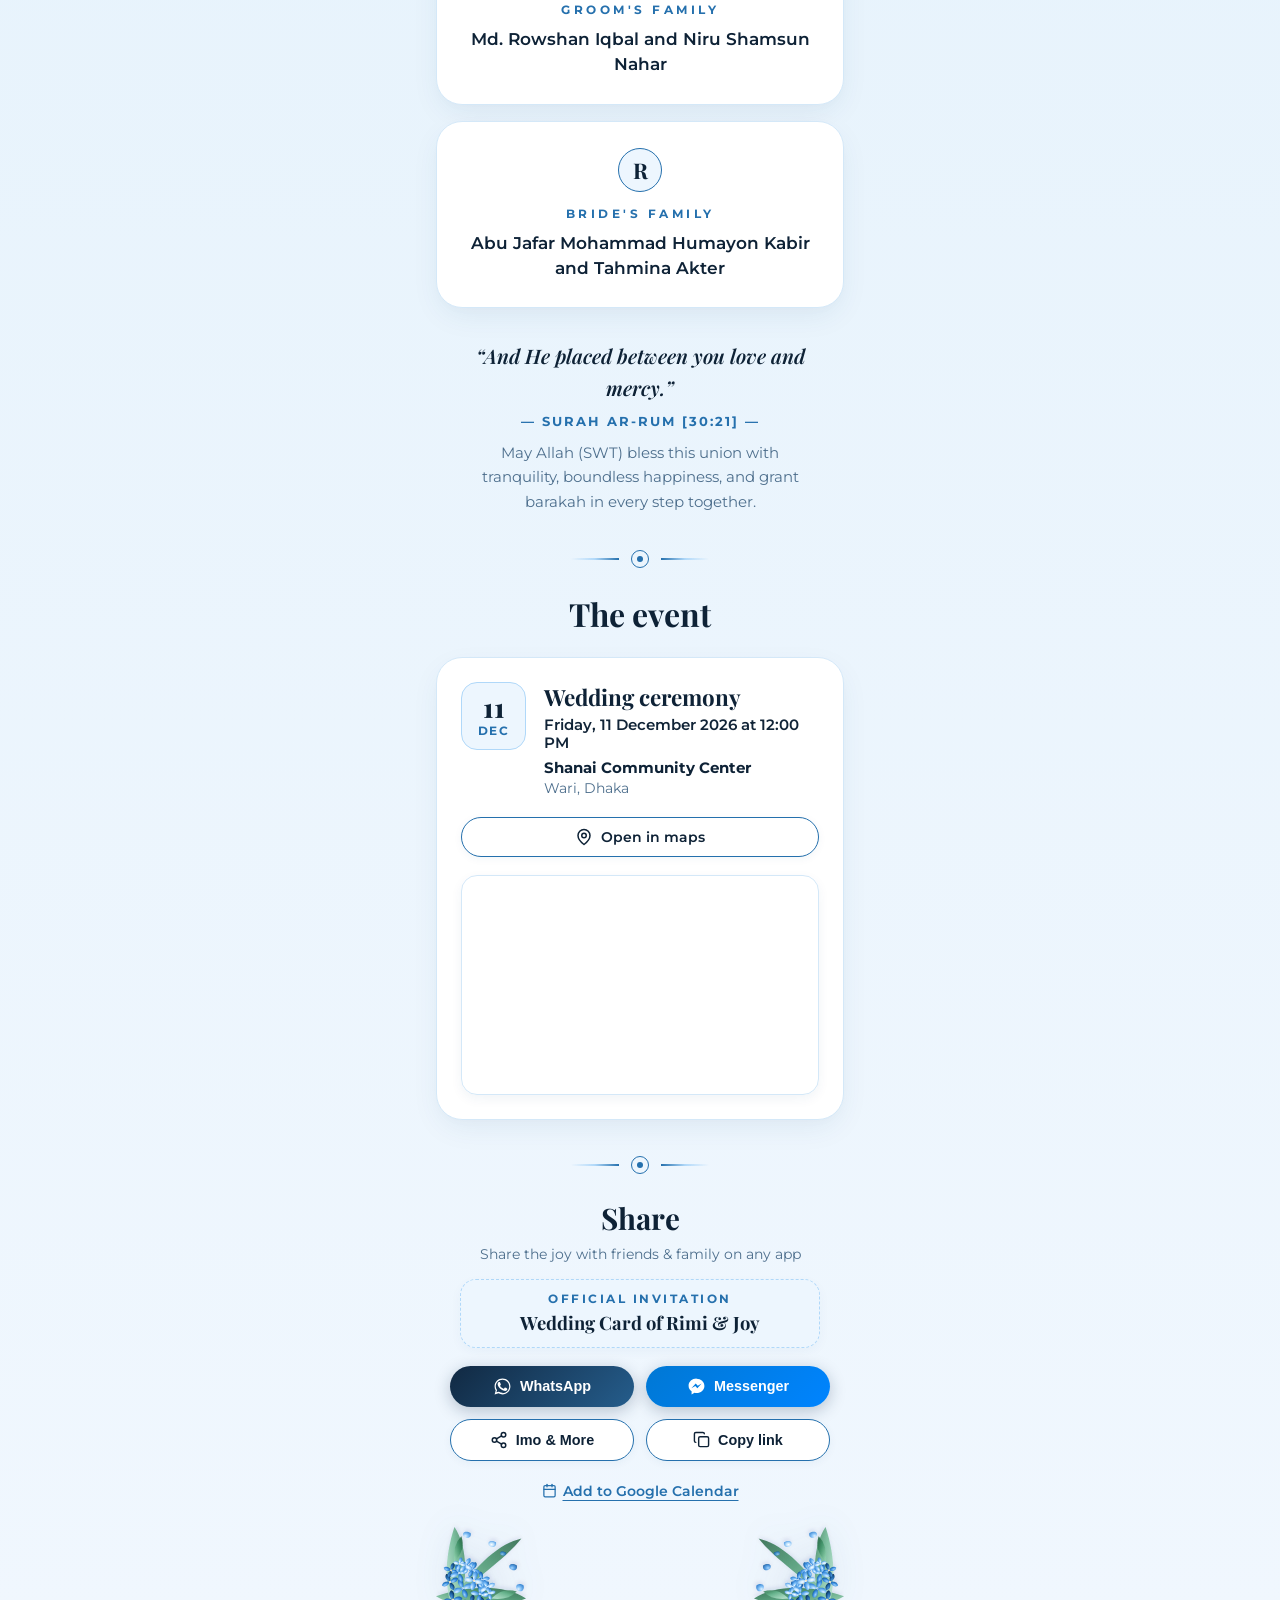
==== commit 1e26d9b4: "Remove preview text and brand strictly as Wedding Card of Rimi & Joy" ====
--- a/index.html
+++ b/index.html
@@ -3,15 +3,15 @@
 <head>
   <meta charset="UTF-8">
   <meta name="viewport" content="width=device-width, initial-scale=1.0">
-  <title>Wedding Card of Rimi and Joy | 11 December 2026</title>
+  <title>Wedding Card of Rimi & Joy | 11 December 2026</title>
   
   <!-- Open Graph Meta Tags for WhatsApp, Facebook, iMessage previews -->
-  <meta property="og:title" content="Wedding Card of Rimi and Joy">
-  <meta property="og:site_name" content="Wedding Card of Rimi and Joy">
-  <meta property="og:description" content="Wedding Card of Rimi and Joy • You are cordially invited to celebrate the wedding ceremony of Joy & Rimi on Friday, 11 December 2026 at Shanai Community Center, Wari, Dhaka.">
+  <meta property="og:title" content="Wedding Card of Rimi & Joy">
+  <meta property="og:site_name" content="Wedding Card of Rimi & Joy">
+  <meta property="og:description" content="Wedding Card of Rimi & Joy">
   <meta property="og:type" content="website">
-  <meta name="twitter:title" content="Wedding Card of Rimi and Joy">
-  <meta name="twitter:description" content="Wedding Card of Rimi and Joy • Friday, 11 December 2026 at Shanai Community Center, Wari, Dhaka.">
+  <meta name="twitter:title" content="Wedding Card of Rimi & Joy">
+  <meta name="twitter:description" content="Wedding Card of Rimi & Joy">
   
   <!-- Google Fonts: Amiri (Arabic), Alex Brush (Calligraphy), Playfair Display, Montserrat -->
   <link rel="preconnect" href="https://fonts.googleapis.com">
@@ -390,7 +390,7 @@
       <!-- Wedding Card Official Title Badge (Masks raw onrender URL) -->
       <div class="wedding-card-badge-box">
         <span class="wedding-card-badge-label">OFFICIAL INVITATION</span>
-        <div class="wedding-card-badge-name">Wedding Card of Rimi and Joy</div>
+        <div class="wedding-card-badge-name">Wedding Card of Rimi & Joy</div>
       </div>
 
       <!-- Share Action Buttons Grid -->
